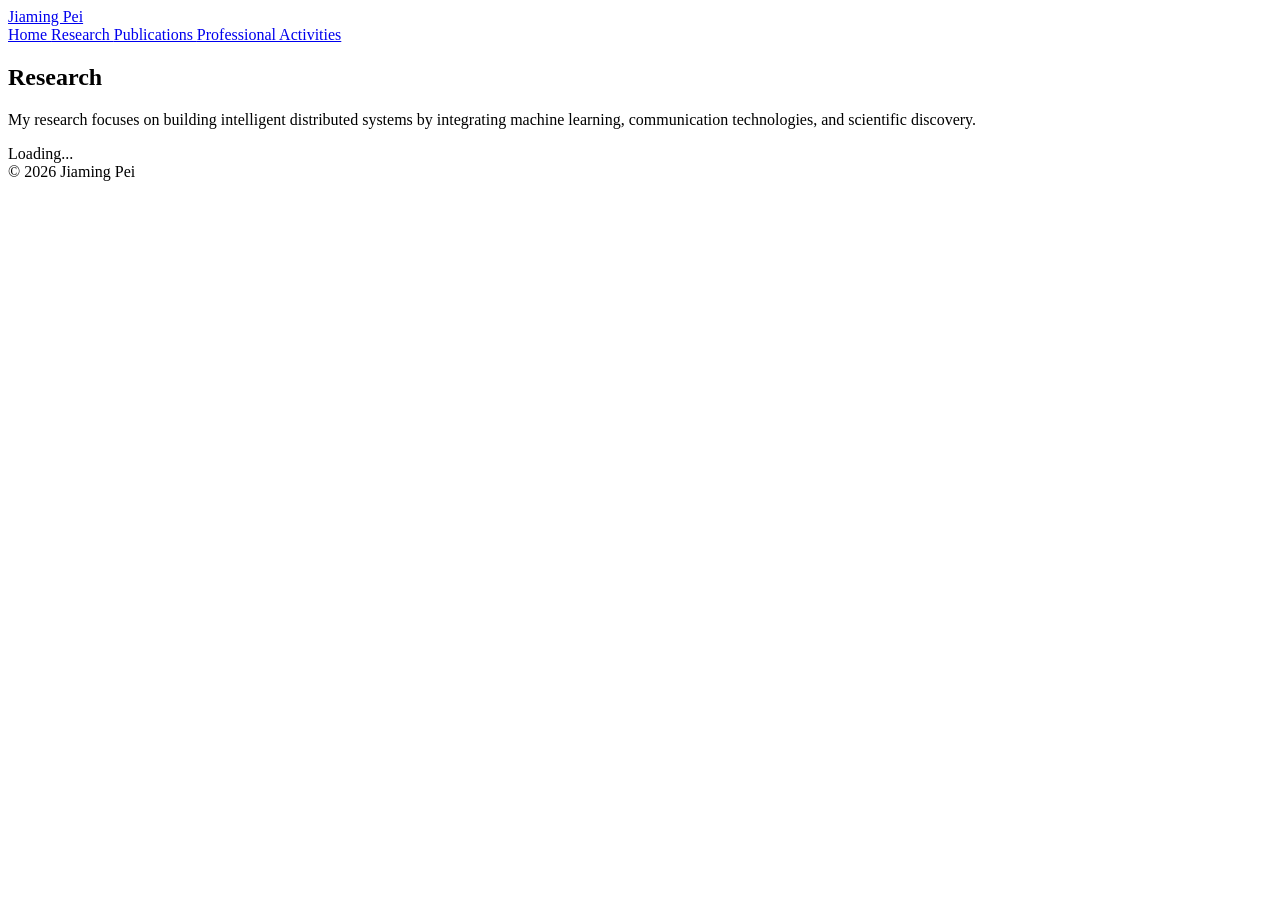
==== research.html @ 7615ad6e "Add files via upload" ====
<!DOCTYPE html>
<html lang="en">

<head>

<meta charset="UTF-8">

<meta name="viewport"
content="width=device-width, initial-scale=1.0">

<title>
Research | Jiaming Pei
</title>


<link rel="stylesheet" href="css/style.css">

</head>



<body>


<header>

<div class="container nav">


<a class="logo"
href="index.html">
Jiaming Pei
</a>


<nav>

<a href="index.html">
Home
</a>

<a class="active"
href="research.html">
Research
</a>


<a href="publications.html">
Publications
</a>


<a href="activities.html">
Professional Activities
</a>


</nav>


</div>

</header>




<main>


<section class="intro">

<div class="container">


<h1>
Research
</h1>


<p>
My research focuses on building intelligent distributed systems
by integrating machine learning, communication technologies,
and scientific discovery.
</p>


</div>


</section>





<div id="research-container"
class="container">


Loading...


</div>




</main>




<footer>

© 2026 Jiaming Pei

</footer>




<script src="js/research.js"></script>


</body>


</html>
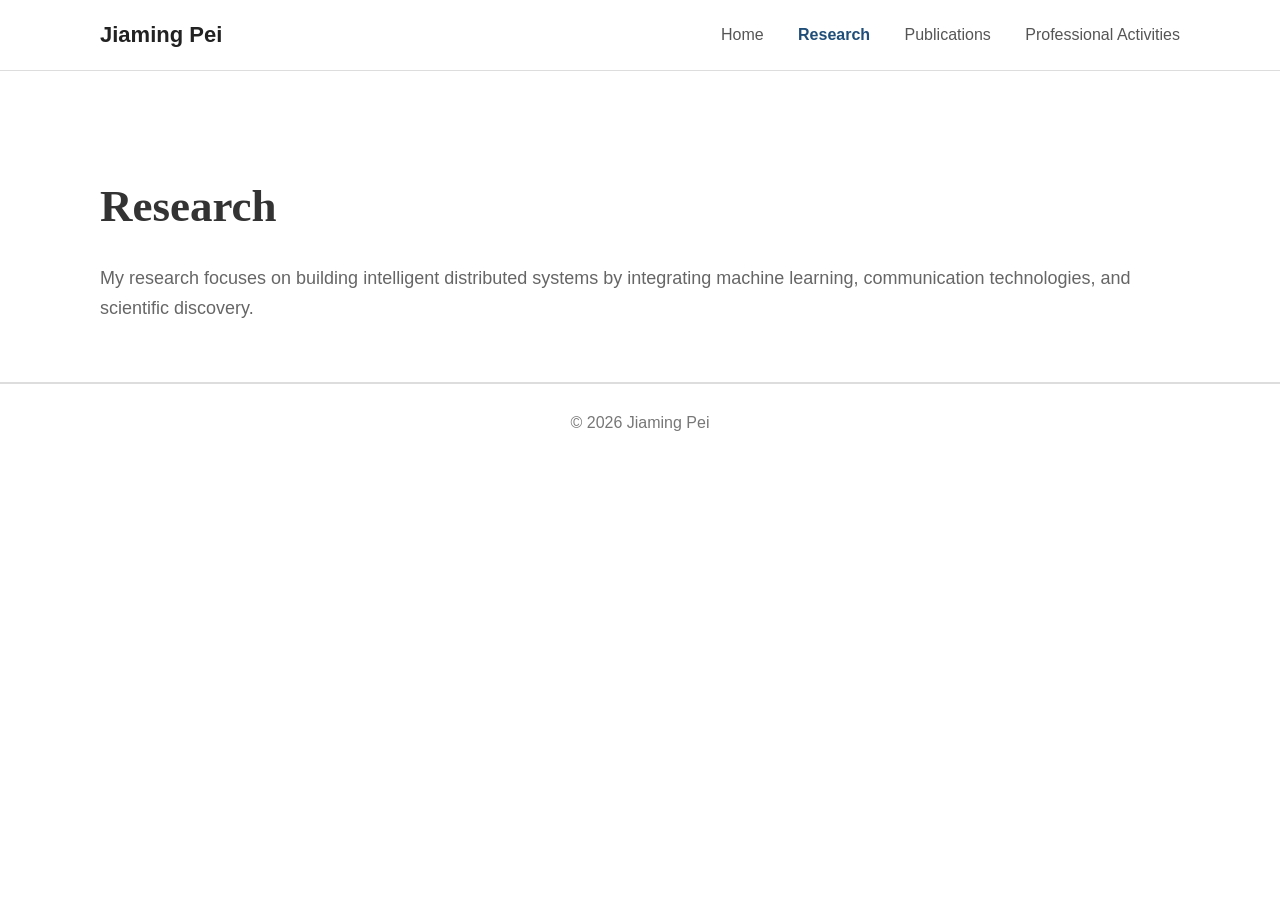
==== commit 87db0362: "Update research.html" ====
--- a/research.html
+++ b/research.html
@@ -94,15 +94,6 @@
 
 
 
-<div id="research-container"
-class="container">
-
-
-Loading...
-
-
-</div>
-
 
 
 
@@ -126,4 +117,4 @@
 </body>
 
 
-</html>+</html>
--- a/css/style.css
+++ b/css/style.css
@@ -0,0 +1,498 @@
+body{
+
+margin:0;
+
+font-family:
+Arial,
+Helvetica,
+sans-serif;
+
+color:#333;
+
+line-height:1.7;
+
+}
+
+
+
+.container{
+
+width:1080px;
+
+max-width:90%;
+
+margin:auto;
+
+}
+
+
+
+header{
+
+border-bottom:
+1px solid #ddd;
+
+background:white;
+
+}
+
+
+
+.nav{
+
+height:70px;
+
+display:flex;
+
+align-items:center;
+
+justify-content:space-between;
+
+}
+
+
+
+.logo{
+
+font-size:22px;
+
+font-weight:bold;
+
+color:#222;
+
+text-decoration:none;
+
+}
+
+
+
+nav a{
+
+margin-left:30px;
+
+color:#555;
+
+text-decoration:none;
+
+}
+
+
+
+nav a.active{
+
+color:#1f4e79;
+
+font-weight:bold;
+
+}
+
+
+
+
+
+.intro{
+
+padding:60px 0 40px;
+
+border-bottom:
+1px solid #ddd;
+
+}
+
+
+
+.intro h1{
+
+font-family:
+Georgia,
+serif;
+
+font-size:45px;
+
+margin-bottom:15px;
+
+}
+
+
+
+.intro p{
+
+color:#666;
+
+font-size:18px;
+
+}
+
+
+
+
+
+.publication-section{
+
+padding:45px 0;
+
+}
+
+
+
+.publication-section h2{
+
+font-family:
+Georgia,
+serif;
+
+font-size:30px;
+
+border-bottom:
+2px solid #1f4e79;
+
+padding-bottom:8px;
+
+margin-bottom:30px;
+
+}
+
+
+
+
+
+.publication-list{
+
+list-style:none;
+
+padding:0;
+
+}
+
+
+
+.publication-item{
+
+display:flex;
+
+margin-bottom:25px;
+
+}
+
+
+
+.pub-number{
+
+width:70px;
+
+color:#1f4e79;
+
+font-weight:bold;
+
+}
+
+
+
+.pub-content{
+
+flex:1;
+
+}
+
+
+
+.author{
+
+color:#333;
+
+}
+
+
+
+.title{
+
+font-weight:bold;
+
+}
+
+
+
+.venue{
+
+font-style:italic;
+
+color:#555;
+
+}
+
+
+
+.corresponding{
+
+font-size:0.8em;
+
+vertical-align:super;
+
+font-weight:bold;
+
+}
+
+
+
+.note{
+
+color:#b00000;
+
+margin-left:5px;
+
+}
+
+
+
+.links{
+
+margin-top:5px;
+
+}
+
+
+
+.links a{
+
+font-size:13px;
+
+border:1px solid #aaa;
+
+padding:2px 8px;
+
+margin-right:6px;
+
+text-decoration:none;
+
+}
+
+
+
+footer{
+
+border-top:
+1px solid #ddd;
+
+padding:25px 0;
+
+text-align:center;
+
+color:#777;
+
+}
+
+
+
+.research-area{
+
+padding:60px 0;
+
+border-bottom:
+1px solid #ddd;
+
+}
+
+
+
+.research-area h2{
+
+font-family:Georgia,serif;
+
+font-size:32px;
+
+margin-bottom:15px;
+
+}
+
+
+
+.research-description{
+
+font-size:18px;
+
+color:#555;
+
+max-width:900px;
+
+margin-bottom:35px;
+
+}
+
+
+
+
+.research-paper{
+
+display:flex;
+
+gap:35px;
+
+margin-bottom:45px;
+
+align-items:center;
+
+}
+
+
+
+
+.paper-image{
+
+width:330px;
+
+flex-shrink:0;
+
+}
+
+
+
+.paper-image img{
+
+width:100%;
+
+border:1px solid #ddd;
+
+}
+
+
+
+.paper-info{
+
+flex:1;
+
+}
+
+
+
+.paper-info h3{
+
+font-size:22px;
+
+margin-top:0;
+
+}
+
+
+
+.authors{
+
+color:#444;
+
+}
+
+
+
+.venue{
+
+font-style:italic;
+
+color:#666;
+
+}
+
+
+
+.links a{
+
+margin-right:10px;
+
+padding:3px 10px;
+
+border:1px solid #aaa;
+
+font-size:13px;
+
+text-decoration:none;
+
+}
+
+
+
+
+@media(max-width:800px){
+
+.research-paper{
+
+flex-direction:column;
+
+align-items:flex-start;
+
+}
+
+
+.paper-image{
+
+width:100%;
+
+}
+
+}
+
+
+
+
+
+
+
+
+
+.activity-section{
+
+padding:40px 0;
+
+}
+
+
+.activity-section h2{
+
+font-size:30px;
+
+font-family:Georgia,serif;
+
+border-bottom:2px solid #1f4e79;
+
+padding-bottom:8px;
+
+}
+
+
+
+.activity-item{
+
+display:flex;
+
+gap:30px;
+
+margin:18px 0;
+
+font-size:17px;
+
+}
+
+
+
+.activity-item .year{
+
+width:150px;
+
+color:#666;
+
+}
+
+
+
+.activity-item a{
+
+color:#1f4e79;
+
+text-decoration:none;
+
+}
+
+
+
+.activity-item a:hover{
+
+text-decoration:underline;
+
+}
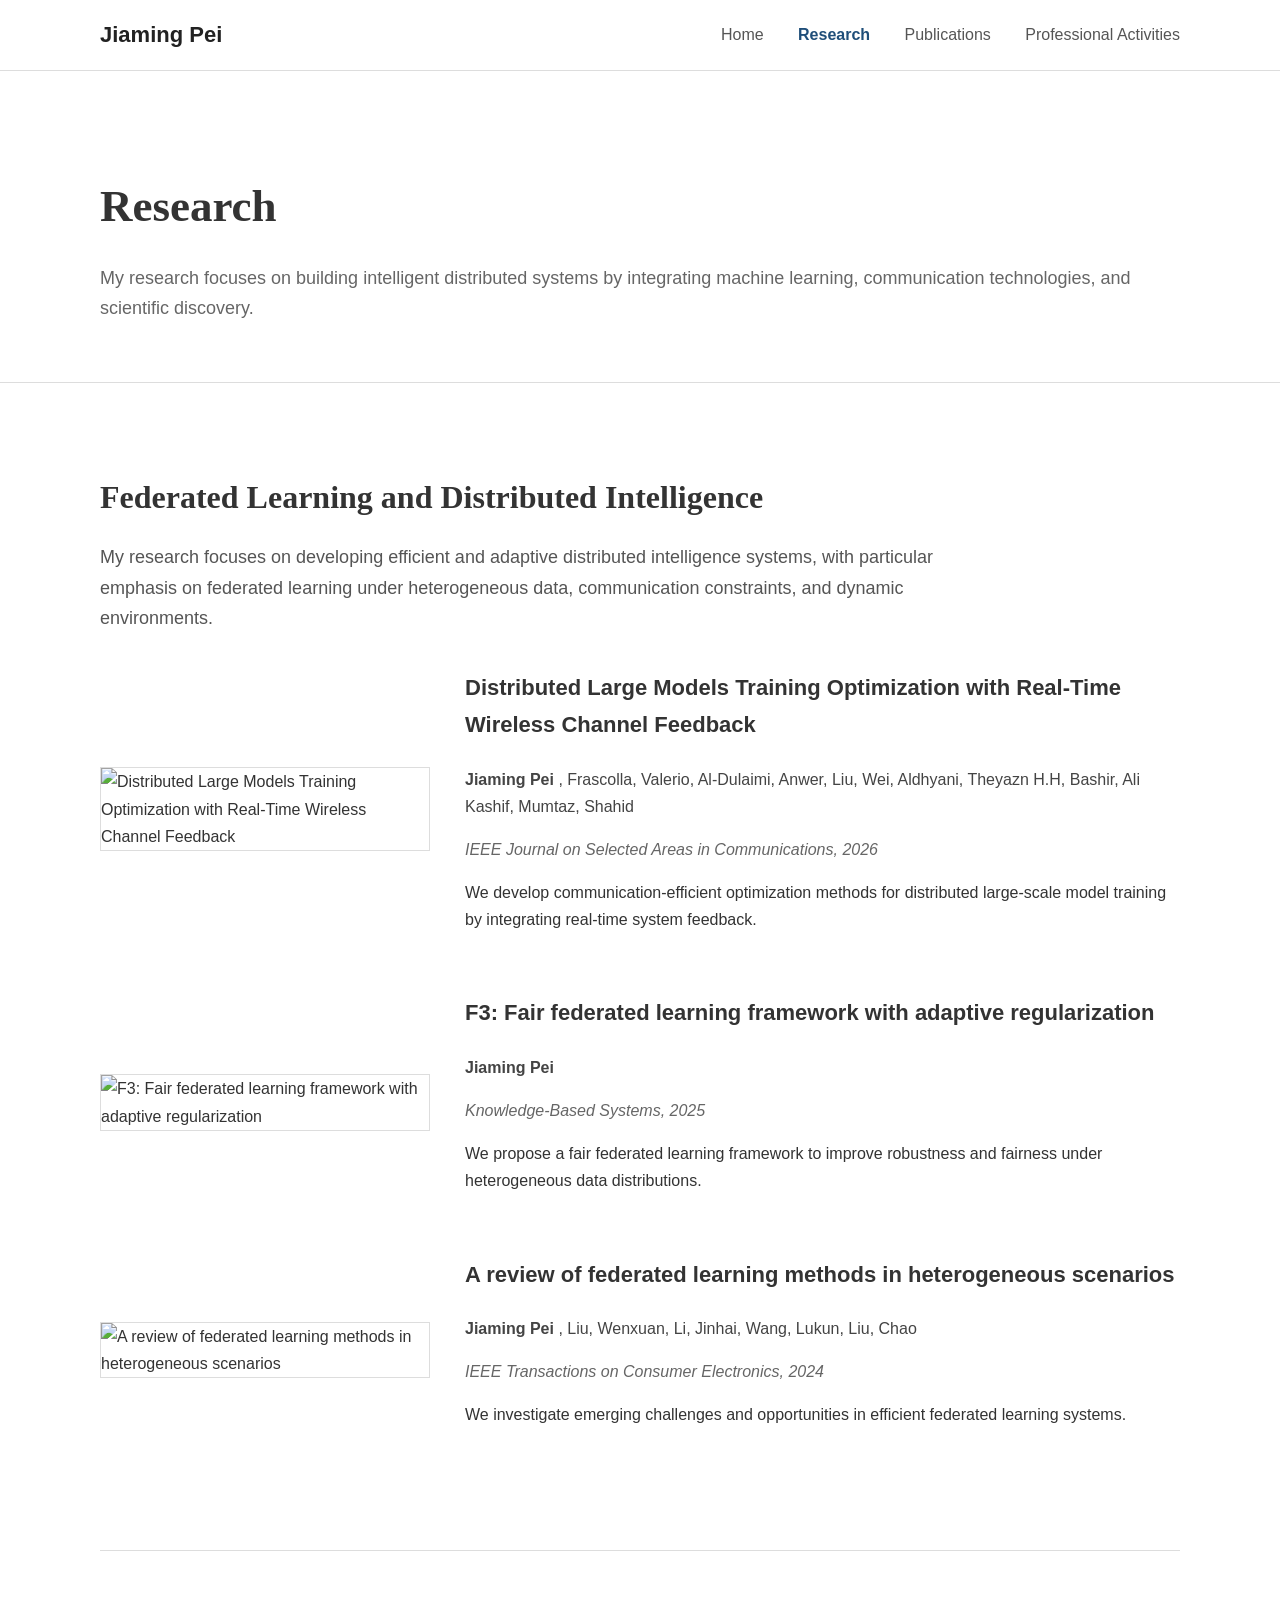
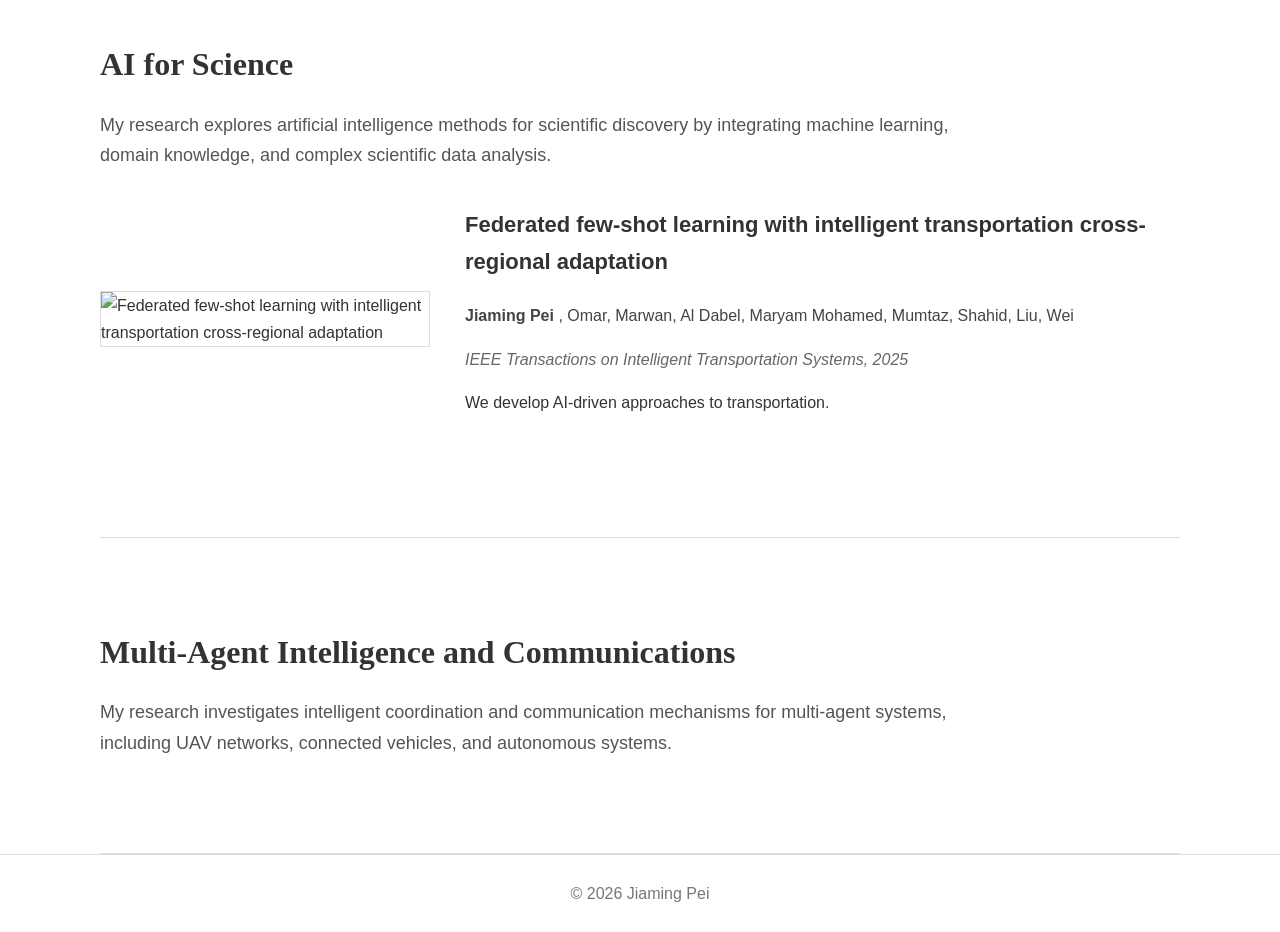
==== commit 2c7c55a9: "Update research.html" ====
--- a/research.html
+++ b/research.html
@@ -94,6 +94,13 @@
 
 
 
+<div id="research-container"
+class="container">
+
+
+
+</div>
+
 
 
 
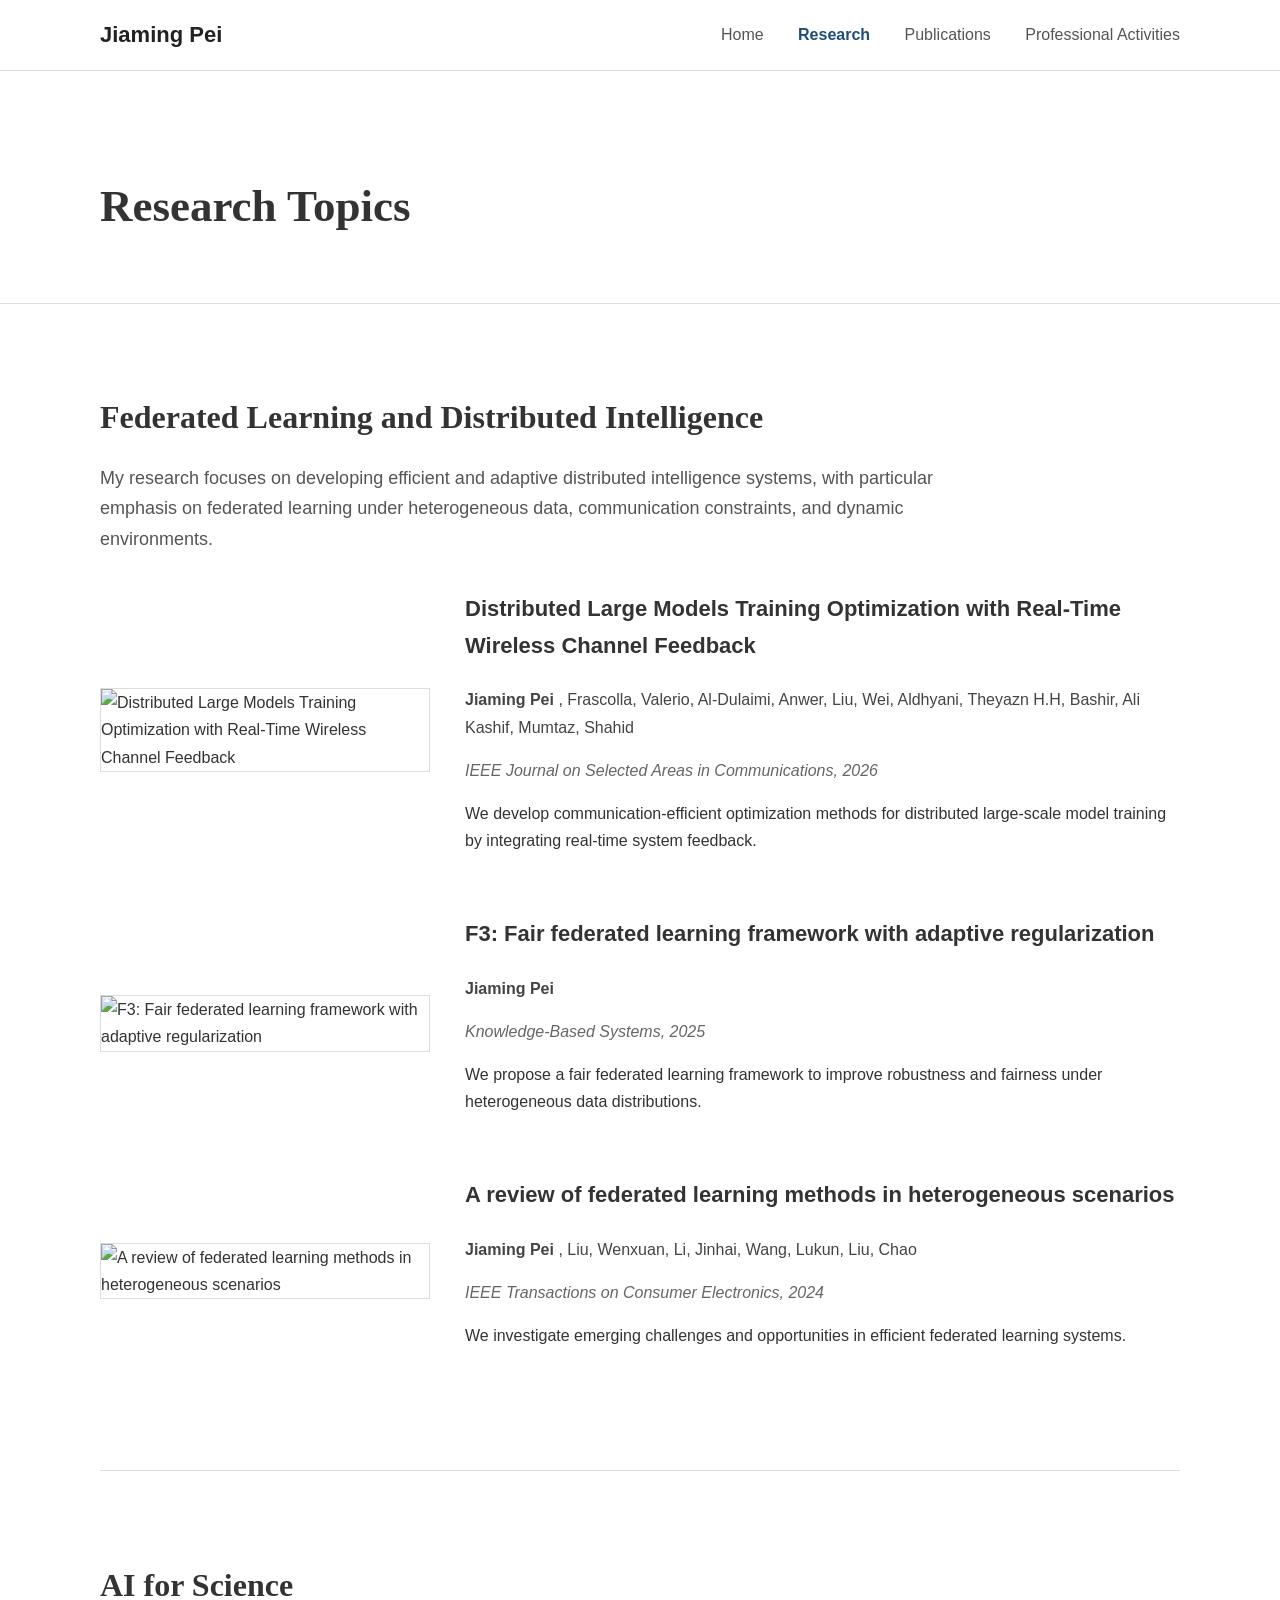
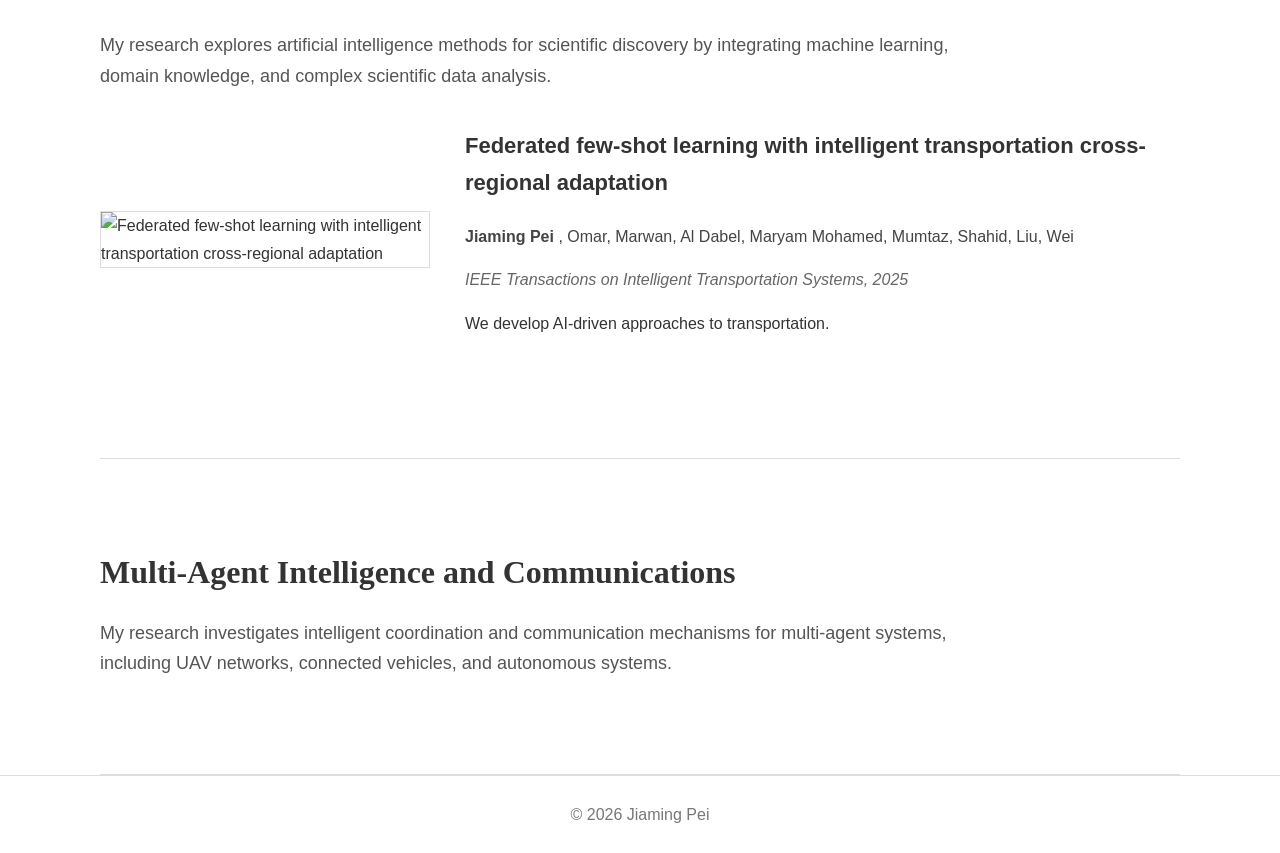
==== commit 662208f8: "Update research.html" ====
--- a/research.html
+++ b/research.html
@@ -74,17 +74,10 @@
 
 
 <h1>
-Research
+Research Topics
 </h1>
 
-
-<p>
-My research focuses on building intelligent distributed systems
-by integrating machine learning, communication technologies,
-and scientific discovery.
-</p>
-
-
+<p> </p>
 </div>
 
 
